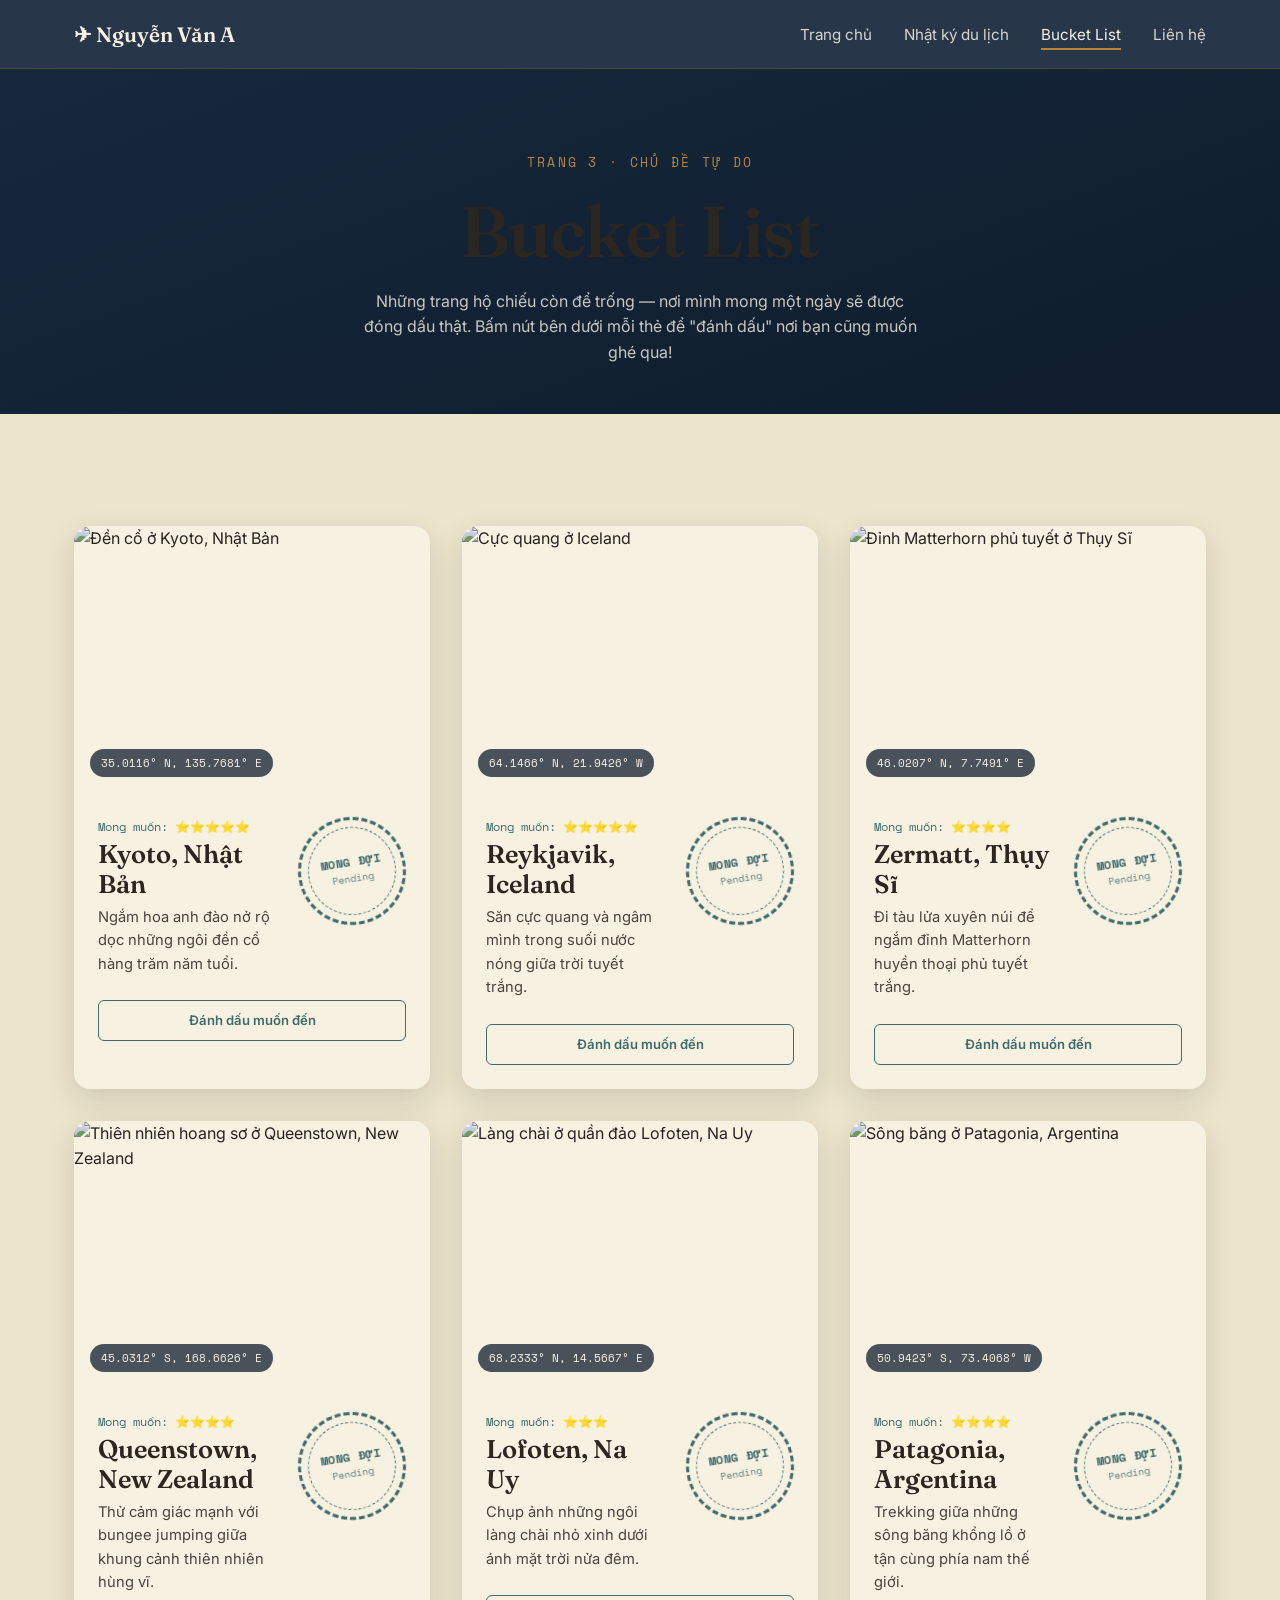
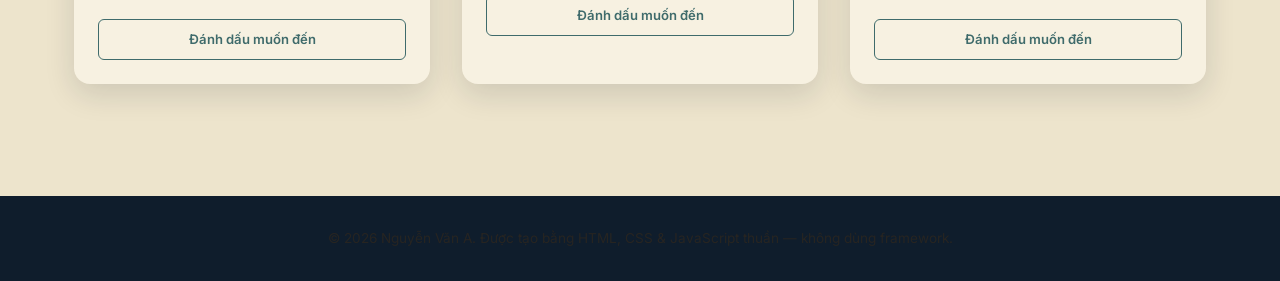
==== bucket-list.html @ 7300ffcb "Initial commit: cau truc project WebDev" ====
<!DOCTYPE html>
<html lang="vi">
<head>
  <meta charset="UTF-8" />
  <meta name="viewport" content="width=device-width, initial-scale=1.0" />
  <title>Bucket List — Nguyễn Văn A</title>
  <meta name="description" content="Những nơi Nguyễn Văn A mơ ước được đặt chân đến trong tương lai." />

  <link rel="preconnect" href="https://fonts.googleapis.com" />
  <link rel="preconnect" href="https://fonts.gstatic.com" crossorigin />
  <link href="https://fonts.googleapis.com/css2?family=Fraunces:ital,wght@0,400;0,500;0,600;0,700;1,500&family=Inter:wght@400;500;600;700&family=Space+Mono:wght@400;700&display=swap" rel="stylesheet" />

  <link rel="stylesheet" href="css/style.css" />
</head>
<body>

  <!-- ============ HEADER / ĐIỀU HƯỚNG (giống hệt 2 trang kia) ============ -->
  <header class="site-header">
    <nav class="nav container">
      <a href="index.html" class="nav__brand">✈ Nguyễn Văn A</a>

      <button class="nav__toggle" aria-label="Mở menu điều hướng" aria-expanded="false">
        <span></span><span></span><span></span>
      </button>

      <ul class="nav__links">
        <li><a href="index.html">Trang chủ</a></li>
        <li><a href="travel-diary.html">Nhật ký du lịch</a></li>
        <li><a href="bucket-list.html" class="active">Bucket List</a></li>
        <li><a href="index.html#contact">Liên hệ</a></li>
      </ul>
    </nav>
  </header>

  <main>
    <!-- ============ PAGE HERO ============ -->
    <section class="page-hero">
      <div class="container">
        <span class="eyebrow">Trang 3 · Chủ đề tự do</span>
        <h1>Bucket List</h1>
        <p>
          Những trang hộ chiếu còn để trống — nơi mình mong một ngày sẽ được
          đóng dấu thật. Bấm nút bên dưới mỗi thẻ để "đánh dấu" nơi bạn cũng
          muốn ghé qua!
        </p>
      </div>
    </section>

    <!-- ============ DANH SÁCH ĐIỂM ĐẾN MƠ ƯỚC ============ -->
    <section class="section">
      <div class="container">
        <div class="entry-grid">

          <!-- Điểm đến 1 -->
          <article class="entry-card card entry-card--pending reveal">
            <div class="entry-image">
              <img src="https://picsum.photos/seed/kyoto/600/450" alt="Đền cổ ở Kyoto, Nhật Bản" />
              <span class="entry-coords">35.0116° N, 135.7681° E</span>
            </div>
            <div class="entry-body">
              <div class="entry-text">
                <span class="entry-date">Mong muốn: ⭐⭐⭐⭐⭐</span>
                <h3>Kyoto, Nhật Bản</h3>
                <p>Ngắm hoa anh đào nở rộ dọc những ngôi đền cổ hàng trăm năm tuổi.</p>
              </div>
              <div class="stamp stamp--pending">
                <strong>Mong đợi</strong>
                <span>Pending</span>
              </div>
            </div>
            <div class="entry-action">
              <button class="btn btn--small" data-check-btn type="button">Đánh dấu muốn đến</button>
            </div>
          </article>

          <!-- Điểm đến 2 -->
          <article class="entry-card card entry-card--pending reveal">
            <div class="entry-image">
              <img src="https://picsum.photos/seed/iceland/600/450" alt="Cực quang ở Iceland" />
              <span class="entry-coords">64.1466° N, 21.9426° W</span>
            </div>
            <div class="entry-body">
              <div class="entry-text">
                <span class="entry-date">Mong muốn: ⭐⭐⭐⭐⭐</span>
                <h3>Reykjavik, Iceland</h3>
                <p>Săn cực quang và ngâm mình trong suối nước nóng giữa trời tuyết trắng.</p>
              </div>
              <div class="stamp stamp--pending">
                <strong>Mong đợi</strong>
                <span>Pending</span>
              </div>
            </div>
            <div class="entry-action">
              <button class="btn btn--small" data-check-btn type="button">Đánh dấu muốn đến</button>
            </div>
          </article>

          <!-- Điểm đến 3 -->
          <article class="entry-card card entry-card--pending reveal">
            <div class="entry-image">
              <img src="https://picsum.photos/seed/zermatt/600/450" alt="Đỉnh Matterhorn phủ tuyết ở Thụy Sĩ" />
              <span class="entry-coords">46.0207° N, 7.7491° E</span>
            </div>
            <div class="entry-body">
              <div class="entry-text">
                <span class="entry-date">Mong muốn: ⭐⭐⭐⭐</span>
                <h3>Zermatt, Thụy Sĩ</h3>
                <p>Đi tàu lửa xuyên núi để ngắm đỉnh Matterhorn huyền thoại phủ tuyết trắng.</p>
              </div>
              <div class="stamp stamp--pending">
                <strong>Mong đợi</strong>
                <span>Pending</span>
              </div>
            </div>
            <div class="entry-action">
              <button class="btn btn--small" data-check-btn type="button">Đánh dấu muốn đến</button>
            </div>
          </article>

          <!-- Điểm đến 4 -->
          <article class="entry-card card entry-card--pending reveal">
            <div class="entry-image">
              <img src="https://picsum.photos/seed/queenstown/600/450" alt="Thiên nhiên hoang sơ ở Queenstown, New Zealand" />
              <span class="entry-coords">45.0312° S, 168.6626° E</span>
            </div>
            <div class="entry-body">
              <div class="entry-text">
                <span class="entry-date">Mong muốn: ⭐⭐⭐⭐</span>
                <h3>Queenstown, New Zealand</h3>
                <p>Thử cảm giác mạnh với bungee jumping giữa khung cảnh thiên nhiên hùng vĩ.</p>
              </div>
              <div class="stamp stamp--pending">
                <strong>Mong đợi</strong>
                <span>Pending</span>
              </div>
            </div>
            <div class="entry-action">
              <button class="btn btn--small" data-check-btn type="button">Đánh dấu muốn đến</button>
            </div>
          </article>

          <!-- Điểm đến 5 -->
          <article class="entry-card card entry-card--pending reveal">
            <div class="entry-image">
              <img src="https://picsum.photos/seed/lofoten/600/450" alt="Làng chài ở quần đảo Lofoten, Na Uy" />
              <span class="entry-coords">68.2333° N, 14.5667° E</span>
            </div>
            <div class="entry-body">
              <div class="entry-text">
                <span class="entry-date">Mong muốn: ⭐⭐⭐</span>
                <h3>Lofoten, Na Uy</h3>
                <p>Chụp ảnh những ngôi làng chài nhỏ xinh dưới ánh mặt trời nửa đêm.</p>
              </div>
              <div class="stamp stamp--pending">
                <strong>Mong đợi</strong>
                <span>Pending</span>
              </div>
            </div>
            <div class="entry-action">
              <button class="btn btn--small" data-check-btn type="button">Đánh dấu muốn đến</button>
            </div>
          </article>

          <!-- Điểm đến 6 -->
          <article class="entry-card card entry-card--pending reveal">
            <div class="entry-image">
              <img src="https://picsum.photos/seed/patagonia/600/450" alt="Sông băng ở Patagonia, Argentina" />
              <span class="entry-coords">50.9423° S, 73.4068° W</span>
            </div>
            <div class="entry-body">
              <div class="entry-text">
                <span class="entry-date">Mong muốn: ⭐⭐⭐⭐</span>
                <h3>Patagonia, Argentina</h3>
                <p>Trekking giữa những sông băng khổng lồ ở tận cùng phía nam thế giới.</p>
              </div>
              <div class="stamp stamp--pending">
                <strong>Mong đợi</strong>
                <span>Pending</span>
              </div>
            </div>
            <div class="entry-action">
              <button class="btn btn--small" data-check-btn type="button">Đánh dấu muốn đến</button>
            </div>
          </article>

        </div>
      </div>
    </section>
  </main>

  <!-- ============ FOOTER ============ -->
  <footer class="site-footer">
    <div class="container">
      <p>© 2026 Nguyễn Văn A. Được tạo bằng HTML, CSS &amp; JavaScript thuần — không dùng framework.</p>
    </div>
  </footer>

  <script src="js/script.js"></script>
</body>
</html>
---- css/style.css ----
/* =====================================================================
   PORTFOLIO WEBSITE — STYLESHEET DÙNG CHUNG
   Chủ đề: "Passport" — Portfolio cá nhân lấy cảm hứng từ hộ chiếu
   và nhật ký du lịch. File này được cả 3 trang (index, travel-diary,
   bucket-list) cùng sử dụng để đảm bảo tính NHẤT QUÁN về thiết kế.
   ===================================================================== */

/* ---------------------------------------------------------------------
   1. CSS VARIABLES (Design Tokens)
   Khai báo biến màu/font/khoảng cách ở một chỗ duy nhất.
   Muốn đổi cả bộ nhận diện thương hiệu -> chỉ cần sửa ở đây.
--------------------------------------------------------------------- */
:root {
  /* Bảng màu: lấy cảm hứng từ bản đồ hàng hải cổ & con dấu hộ chiếu */
  --navy: #16283d;          /* nền tối chính: header, hero, footer */
  --navy-deep: #0f1d2c;     /* navy đậm hơn, dùng cho gradient/độ sâu */
  --parchment: #ede4cc;     /* nền sáng chính: như giấy bản đồ cũ */
  --parchment-light: #f7f1e1; /* nền card sáng hơn 1 chút */
  --brass: #b8863b;         /* vàng đồng la bàn: accent chính */
  --brass-light: #d1a75c;
  --teal: #3f6b6b;          /* xanh cảng biển: accent phụ, mát */
  --stamp-red: #a8402f;     /* đỏ dấu mộc hộ chiếu — dùng tiết chế */
  --ink: #2b2620;           /* màu chữ chính trên nền sáng */
  --ivory: #f6f1e4;         /* màu chữ trên nền tối */

  /* Font chữ — 3 vai trò rõ ràng */
  --font-display: "Fraunces", serif;   /* tiêu đề lớn, có cá tính */
  --font-body: "Inter", sans-serif;    /* đoạn văn, dễ đọc */
  --font-mono: "Space Mono", monospace; /* toạ độ, ngày tháng, số hiệu */

  /* Khoảng cách (spacing scale) — dùng nhất quán thay vì số tuỳ tiện */
  --space-1: 0.5rem;
  --space-2: 1rem;
  --space-3: 1.5rem;
  --space-4: 2rem;
  --space-5: 3rem;
  --space-6: 5rem;
  --space-7: 7rem;

  --radius-sm: 6px;
  --radius-md: 16px;
  --shadow-soft: 0 10px 30px rgba(15, 29, 44, 0.14);
  --shadow-hover: 0 20px 45px rgba(15, 29, 44, 0.22);
  --transition: 0.3s cubic-bezier(0.4, 0, 0.2, 1);
  --max-width: 1180px;
}

/* ---------------------------------------------------------------------
   2. RESET — xoá margin/padding mặc định của trình duyệt
--------------------------------------------------------------------- */
*,
*::before,
*::after {
  box-sizing: border-box;
  margin: 0;
  padding: 0;
}

html {
  scroll-behavior: smooth; /* cuộn mượt khi bấm link nội bộ (#contact...) */
}

body {
  font-family: var(--font-body);
  color: var(--ink);
  background: var(--parchment);
  line-height: 1.6;
  overflow-x: hidden;
}

img {
  max-width: 100%;
  display: block;
  border-radius: var(--radius-md);
}

a {
  text-decoration: none;
  color: inherit;
}

ul {
  list-style: none;
}

button {
  font: inherit;
  border: none;
  cursor: pointer;
  background: none;
}

/* ---------------------------------------------------------------------
   3. TYPOGRAPHY — dùng clamp() để chữ tự co giãn theo màn hình
   (không cần viết riêng @media chỉ để đổi font-size)
--------------------------------------------------------------------- */
h1, h2, h3, h4 {
  font-family: var(--font-display);
  color: var(--ink);
  line-height: 1.15;
  font-weight: 600;
}

h1 {
  font-size: clamp(2.4rem, 5vw + 1rem, 4.5rem);
}

h2 {
  font-size: clamp(1.8rem, 3vw + 1rem, 2.8rem);
}

h3 {
  font-size: clamp(1.2rem, 1.5vw + 0.8rem, 1.6rem);
}

p {
  color: var(--ink);
  opacity: 0.85;
}

.eyebrow {
  /* nhãn nhỏ phía trên tiêu đề, kiểu tem/nhãn hộ chiếu */
  display: inline-block;
  font-family: var(--font-mono);
  font-size: 0.8rem;
  letter-spacing: 0.18em;
  text-transform: uppercase;
  color: var(--brass);
  margin-bottom: var(--space-2);
}

/* ---------------------------------------------------------------------
   4. LAYOUT UTILITIES
--------------------------------------------------------------------- */
.container {
  max-width: var(--max-width);
  margin: 0 auto;
  padding: 0 1.5rem;
}

.section {
  padding: var(--space-7) 0;
}

.section--tight {
  padding: var(--space-5) 0;
}

.section-head {
  max-width: 640px;
  margin-bottom: var(--space-5);
}

.section-head p {
  margin-top: var(--space-2);
}

/* dùng cho nền tối xen kẽ nền sáng, tạo nhịp điệu cho trang */
.bg-navy {
  background: var(--navy);
  color: var(--ivory);
}
.bg-navy h1, .bg-navy h2, .bg-navy h3 { color: var(--ivory); }
.bg-navy p { color: var(--ivory); opacity: 0.75; }

/* ---------------------------------------------------------------------
   5. HEADER & NAVIGATION (dùng chung, có Mobile Menu)
--------------------------------------------------------------------- */
.site-header {
  position: sticky;
  top: 0;
  z-index: 100;
  background: rgba(22, 40, 61, 0.92);
  backdrop-filter: blur(10px);
  border-bottom: 1px solid rgba(184, 134, 59, 0.25);
  transition: box-shadow var(--transition);
}

.site-header.is-scrolled {
  box-shadow: var(--shadow-soft);
}

.nav {
  display: flex;
  align-items: center;
  justify-content: space-between;
  padding: 1.1rem 1.5rem;
}

.nav__brand {
  font-family: var(--font-display);
  font-size: 1.3rem;
  font-weight: 600;
  color: var(--ivory);
  display: flex;
  align-items: center;
  gap: 0.5rem;
}

.nav__links {
  display: flex;
  align-items: center;
  gap: var(--space-4);
}

.nav__links a {
  color: var(--ivory);
  font-size: 0.95rem;
  position: relative;
  padding: 0.3rem 0;
  opacity: 0.85;
  transition: opacity var(--transition);
}

/* hiệu ứng hover: gạch chân "vẽ" dần từ trái sang phải */
.nav__links a::after {
  content: "";
  position: absolute;
  left: 0;
  bottom: -2px;
  width: 0%;
  height: 2px;
  background: var(--brass);
  transition: width var(--transition);
}

.nav__links a:hover,
.nav__links a.active {
  opacity: 1;
}

.nav__links a:hover::after,
.nav__links a.active::after {
  width: 100%;
}

/* Nút hamburger — ẩn trên desktop, hiện trên mobile */
.nav__toggle {
  display: none;
  flex-direction: column;
  gap: 5px;
  width: 28px;
  z-index: 110;
}

.nav__toggle span {
  display: block;
  height: 2px;
  background: var(--ivory);
  border-radius: 2px;
  transition: var(--transition);
}

/* Khi menu mobile đang mở: biến hamburger thành dấu X */
.nav__toggle.is-active span:nth-child(1) {
  transform: translateY(7px) rotate(45deg);
}
.nav__toggle.is-active span:nth-child(2) {
  opacity: 0;
}
.nav__toggle.is-active span:nth-child(3) {
  transform: translateY(-7px) rotate(-45deg);
}

/* ---------------------------------------------------------------------
   6. HERO — mỗi trang có 1 kiểu hero riêng nhưng cùng "giọng" thiết kế
--------------------------------------------------------------------- */
.hero {
  background: linear-gradient(160deg, var(--navy) 0%, var(--navy-deep) 100%);
  color: var(--ivory);
  padding: var(--space-6) 0 var(--space-7);
  position: relative;
  overflow: hidden;
}

/* hoạ tiết đường kẻ mờ phía sau, gợi lưới toạ độ bản đồ */
.hero::before {
  content: "";
  position: absolute;
  inset: 0;
  background-image:
    linear-gradient(rgba(246, 241, 228, 0.05) 1px, transparent 1px),
    linear-gradient(90deg, rgba(246, 241, 228, 0.05) 1px, transparent 1px);
  background-size: 48px 48px;
  pointer-events: none;
}

.hero .container {
  position: relative;
  display: grid;
  grid-template-columns: 1.2fr 0.8fr;
  gap: var(--space-5);
  align-items: center;
}

.hero-photo-frame {
  aspect-ratio: 3 / 4;
  border: 6px solid var(--parchment);
  border-radius: var(--radius-md);
  overflow: hidden;
  box-shadow: var(--shadow-hover);
  transform: rotate(2deg);
  transition: transform var(--transition);
}

.hero-photo-frame:hover {
  transform: rotate(0deg) scale(1.02);
}

.hero-photo-frame img {
  border-radius: 0;
  width: 100%;
  height: 100%;
  object-fit: cover;
}

.passport-id {
  font-family: var(--font-mono);
  font-size: 0.85rem;
  letter-spacing: 0.08em;
  color: var(--brass-light);
  margin-bottom: var(--space-2);
}

.hero h1 {
  margin-bottom: var(--space-2);
}

.hero .role {
  font-family: var(--font-mono);
  color: var(--teal);
  background: rgba(63, 107, 107, 0.18);
  display: inline-block;
  padding: 0.35rem 0.9rem;
  border-radius: 999px;
  font-size: 0.85rem;
  margin-bottom: var(--space-3);
  border: 1px solid rgba(63, 107, 107, 0.4);
}

.hero p.lead {
  max-width: 46ch;
  font-size: 1.05rem;
  margin-bottom: var(--space-4);
  color: var(--ivory);
  opacity: 0.8;
}

.hero-actions {
  display: flex;
  gap: var(--space-3);
  flex-wrap: wrap;
}

/* Hero rút gọn cho Trang 2 / Trang 3 */
.page-hero {
  background: linear-gradient(160deg, var(--navy) 0%, var(--navy-deep) 100%);
  color: var(--ivory);
  padding: var(--space-6) 0 var(--space-5);
  text-align: center;
}

.page-hero p {
  max-width: 56ch;
  margin: var(--space-2) auto 0;
  color: var(--ivory);
  opacity: 0.8;
}

/* ---------------------------------------------------------------------
   7. BUTTONS
--------------------------------------------------------------------- */
.btn {
  display: inline-flex;
  align-items: center;
  gap: 0.5rem;
  padding: 0.85rem 1.6rem;
  border-radius: var(--radius-sm);
  font-weight: 600;
  font-size: 0.95rem;
  transition: var(--transition);
}

.btn--primary {
  background: var(--brass);
  color: var(--navy-deep);
}

.btn--primary:hover {
  background: var(--brass-light);
  transform: translateY(-2px);
  box-shadow: var(--shadow-soft);
}

.btn--outline {
  border: 1.5px solid var(--ivory);
  color: var(--ivory);
}

.btn--outline:hover {
  background: var(--ivory);
  color: var(--navy);
}

.btn--small {
  padding: 0.55rem 1rem;
  font-size: 0.82rem;
  border: 1.5px solid var(--teal);
  color: var(--teal);
  border-radius: var(--radius-sm);
  width: 100%;
  justify-content: center;
}

.btn--small:hover {
  background: var(--teal);
  color: var(--ivory);
}

/* ---------------------------------------------------------------------
   8. STAMP COMPONENT — YẾU TỐ NHẬN DIỆN XUYÊN SUỐT 3 TRANG
   Mô phỏng con dấu nhập cảnh trên hộ chiếu. Dùng cho: dự án (Trang 1),
   địa điểm đã đến (Trang 2 - viền liền), địa điểm muốn đến
   (Trang 3 - viền đứt nét, nghĩa là "chưa được đóng dấu").
--------------------------------------------------------------------- */
.stamp {
  --stamp-color: var(--stamp-red);
  width: 108px;
  height: 108px;
  border-radius: 50%;
  border: 3px solid var(--stamp-color);
  display: flex;
  flex-direction: column;
  align-items: center;
  justify-content: center;
  text-align: center;
  color: var(--stamp-color);
  font-family: var(--font-mono);
  transform: rotate(-9deg);
  position: relative;
  flex-shrink: 0;
  transition: transform var(--transition);
}

.stamp::before {
  content: "";
  position: absolute;
  inset: 7px;
  border: 1px solid var(--stamp-color);
  border-radius: 50%;
}

.stamp strong {
  font-size: 0.72rem;
  letter-spacing: 0.05em;
  text-transform: uppercase;
  line-height: 1.2;
}

.stamp span {
  font-size: 0.62rem;
  opacity: 0.85;
  margin-top: 2px;
}

/* Trạng thái "chưa đến" — dùng ở Trang 3 (Bucket List) */
.stamp--pending {
  --stamp-color: var(--teal);
  border-style: dashed;
  opacity: 0.75;
}
.stamp--pending::before {
  border-style: dashed;
}

/* ---------------------------------------------------------------------
   8b. ABOUT SECTION — layout 2 cột + "bảng dữ liệu hộ chiếu"
--------------------------------------------------------------------- */
.about-grid {
  display: grid;
  grid-template-columns: 1.1fr 0.9fr;
  gap: var(--space-5);
  align-items: start;
}

.about-grid p + p {
  margin-top: var(--space-2);
}

.passport-data {
  padding: var(--space-4);
}

.passport-data h3 {
  margin-bottom: var(--space-3);
}

.passport-data .data-row {
  display: flex;
  justify-content: space-between;
  gap: var(--space-2);
  padding: 0.7rem 0;
  border-bottom: 1px dashed rgba(43, 38, 32, 0.2);
  font-size: 0.92rem;
}

.passport-data .data-row:last-child {
  border-bottom: none;
}

.passport-data dt {
  font-family: var(--font-mono);
  font-size: 0.78rem;
  text-transform: uppercase;
  letter-spacing: 0.05em;
  color: var(--teal);
}

.passport-data dd {
  font-weight: 600;
  text-align: right;
}

@media (max-width: 900px) {
  .about-grid {
    grid-template-columns: 1fr;
  }
}

/* ---------------------------------------------------------------------
   9. CARDS DÙNG CHUNG
--------------------------------------------------------------------- */
.card {
  background: var(--parchment-light);
  border-radius: var(--radius-md);
  box-shadow: var(--shadow-soft);
  transition: var(--transition);
}

.card:hover {
  transform: translateY(-6px);
  box-shadow: var(--shadow-hover);
}

/* --- Skills (Trang 1) --- */
.skills-grid {
  display: flex;
  flex-wrap: wrap;
  gap: var(--space-2);
}

.skill-tag {
  font-family: var(--font-mono);
  font-size: 0.85rem;
  padding: 0.6rem 1.1rem;
  border: 1.5px solid var(--brass);
  border-radius: 999px;
  color: var(--ink);
  background: var(--parchment-light);
  transition: var(--transition);
}

.skill-tag:hover {
  background: var(--brass);
  color: var(--ivory);
  transform: translateY(-3px);
}

/* --- Projects (Trang 1) --- */
.projects-grid {
  display: grid;
  grid-template-columns: repeat(auto-fit, minmax(300px, 1fr));
  gap: var(--space-4);
}

.project-card {
  padding: var(--space-3);
  display: flex;
  flex-direction: column;
  gap: var(--space-2);
}

.project-card .project-image {
  border-radius: var(--radius-sm);
  overflow: hidden;
  aspect-ratio: 16/10;
}

.project-card .project-image img {
  width: 100%;
  height: 100%;
  object-fit: cover;
  border-radius: 0;
  transition: transform 0.5s ease;
}

.project-card:hover .project-image img {
  transform: scale(1.06);
}

.project-card .tags {
  display: flex;
  gap: 0.4rem;
  flex-wrap: wrap;
}

.project-card .tags span {
  font-size: 0.72rem;
  font-family: var(--font-mono);
  color: var(--teal);
  background: rgba(63, 107, 107, 0.12);
  padding: 0.2rem 0.6rem;
  border-radius: 999px;
}

/* --- Diary / Bucket cards (Trang 2 & 3) --- */
.entry-grid {
  display: grid;
  grid-template-columns: repeat(auto-fit, minmax(280px, 1fr));
  gap: var(--space-4);
}

.entry-card {
  overflow: hidden;
  display: flex;
  flex-direction: column;
}

.entry-card .entry-image {
  aspect-ratio: 4/3;
  overflow: hidden;
  position: relative;
}

.entry-card .entry-image img {
  width: 100%;
  height: 100%;
  object-fit: cover;
  border-radius: 0;
  transition: transform 0.5s ease;
}

.entry-card:hover .entry-image img {
  transform: scale(1.08);
}

/* thẻ toạ độ nổi trên ảnh */
.entry-coords {
  position: absolute;
  bottom: var(--space-2);
  left: var(--space-2);
  background: rgba(15, 29, 44, 0.75);
  color: var(--ivory);
  font-family: var(--font-mono);
  font-size: 0.7rem;
  padding: 0.3rem 0.7rem;
  border-radius: 999px;
  backdrop-filter: blur(4px);
}

.entry-body {
  padding: var(--space-3);
  display: flex;
  gap: var(--space-3);
  align-items: flex-start;
}

.entry-body .entry-text {
  flex: 1;
}

.entry-body .entry-date {
  font-family: var(--font-mono);
  font-size: 0.75rem;
  color: var(--teal);
  display: block;
  margin-bottom: 0.3rem;
}

.entry-body h3 {
  margin-bottom: 0.4rem;
}

.entry-body p {
  font-size: 0.92rem;
}

/* Ảnh của địa điểm CHƯA đến (Trang 3) — làm nhạt màu nhẹ để tạo cảm giác
   "còn là mơ ước", khác với ảnh đầy màu ở Trang 2 (đã thực sự đến) */
.entry-card--pending .entry-image img {
  filter: saturate(0.55) brightness(0.95);
  transition: filter 0.5s ease, transform 0.5s ease;
}

.entry-card--pending:hover .entry-image img {
  filter: saturate(0.8) brightness(1);
}

.entry-action {
  padding: 0 var(--space-3) var(--space-3);
}

/* khi bucket-list item được "đóng dấu" qua JS (tương tác) */
.entry-card.is-checked .stamp--pending {
  --stamp-color: var(--stamp-red);
  border-style: solid;
  opacity: 1;
}
.entry-card.is-checked .stamp--pending::before {
  border-style: solid;
}

/* ---------------------------------------------------------------------
   10. CONTACT / FOOTER
--------------------------------------------------------------------- */
.contact-grid {
  display: grid;
  grid-template-columns: repeat(auto-fit, minmax(220px, 1fr));
  gap: var(--space-3);
}

.contact-card {
  padding: var(--space-3);
  text-align: center;
}

.contact-card .icon {
  font-size: 1.6rem;
  margin-bottom: var(--space-1);
}

.site-footer {
  background: var(--navy-deep);
  color: var(--ivory);
  padding: var(--space-4) 0;
  text-align: center;
  font-size: 0.85rem;
}

.site-footer a {
  color: var(--brass-light);
}

/* ---------------------------------------------------------------------
   11. SCROLL-REVEAL ANIMATION (điều khiển bằng JS IntersectionObserver)
--------------------------------------------------------------------- */
.reveal {
  opacity: 0;
  transform: translateY(28px);
  transition: opacity 0.7s ease, transform 0.7s ease;
}

.reveal.is-visible {
  opacity: 1;
  transform: translateY(0);
}

/* stagger nhẹ cho các item trong grid */
.reveal:nth-child(2) { transition-delay: 0.08s; }
.reveal:nth-child(3) { transition-delay: 0.16s; }
.reveal:nth-child(4) { transition-delay: 0.24s; }
.reveal:nth-child(5) { transition-delay: 0.32s; }
.reveal:nth-child(6) { transition-delay: 0.4s; }

@keyframes floatIn {
  from { opacity: 0; transform: translateY(16px) rotate(-9deg) scale(0.9); }
  to { opacity: 1; transform: translateY(0) rotate(-9deg) scale(1); }
}

.hero .stamp,
.project-card .stamp,
.entry-body .stamp {
  animation: floatIn 0.6s ease both;
}

/* ---------------------------------------------------------------------
   12. RESPONSIVE — Tablet & Mobile
--------------------------------------------------------------------- */
@media (max-width: 900px) {
  .hero .container {
    grid-template-columns: 1fr;
  }
  .hero-photo-frame {
    max-width: 320px;
    margin: 0 auto;
    order: -1;
  }
}

@media (max-width: 768px) {
  .nav__toggle {
    display: flex;
  }

  .nav__links {
    position: fixed;
    inset: 0 0 0 30%;
    flex-direction: column;
    justify-content: center;
    align-items: flex-start;
    gap: var(--space-4);
    padding: var(--space-4);
    background: var(--navy-deep);
    transform: translateX(100%);
    transition: transform var(--transition);
  }

  .nav__links.is-open {
    transform: translateX(0);
  }

  .section {
    padding: var(--space-6) 0;
  }

  .entry-body {
    flex-direction: column;
  }
}

@media (max-width: 480px) {
  .container {
    padding: 0 1.1rem;
  }
  .hero {
    padding: var(--space-5) 0 var(--space-6);
  }
  .stamp {
    width: 88px;
    height: 88px;
  }
  .stamp strong { font-size: 0.62rem; }
}

/* ---------------------------------------------------------------------
   13. ACCESSIBILITY
--------------------------------------------------------------------- */
:focus-visible {
  outline: 3px solid var(--brass);
  outline-offset: 3px;
}

@media (prefers-reduced-motion: reduce) {
  * {
    animation-duration: 0.01ms !important;
    transition-duration: 0.01ms !important;
  }
}
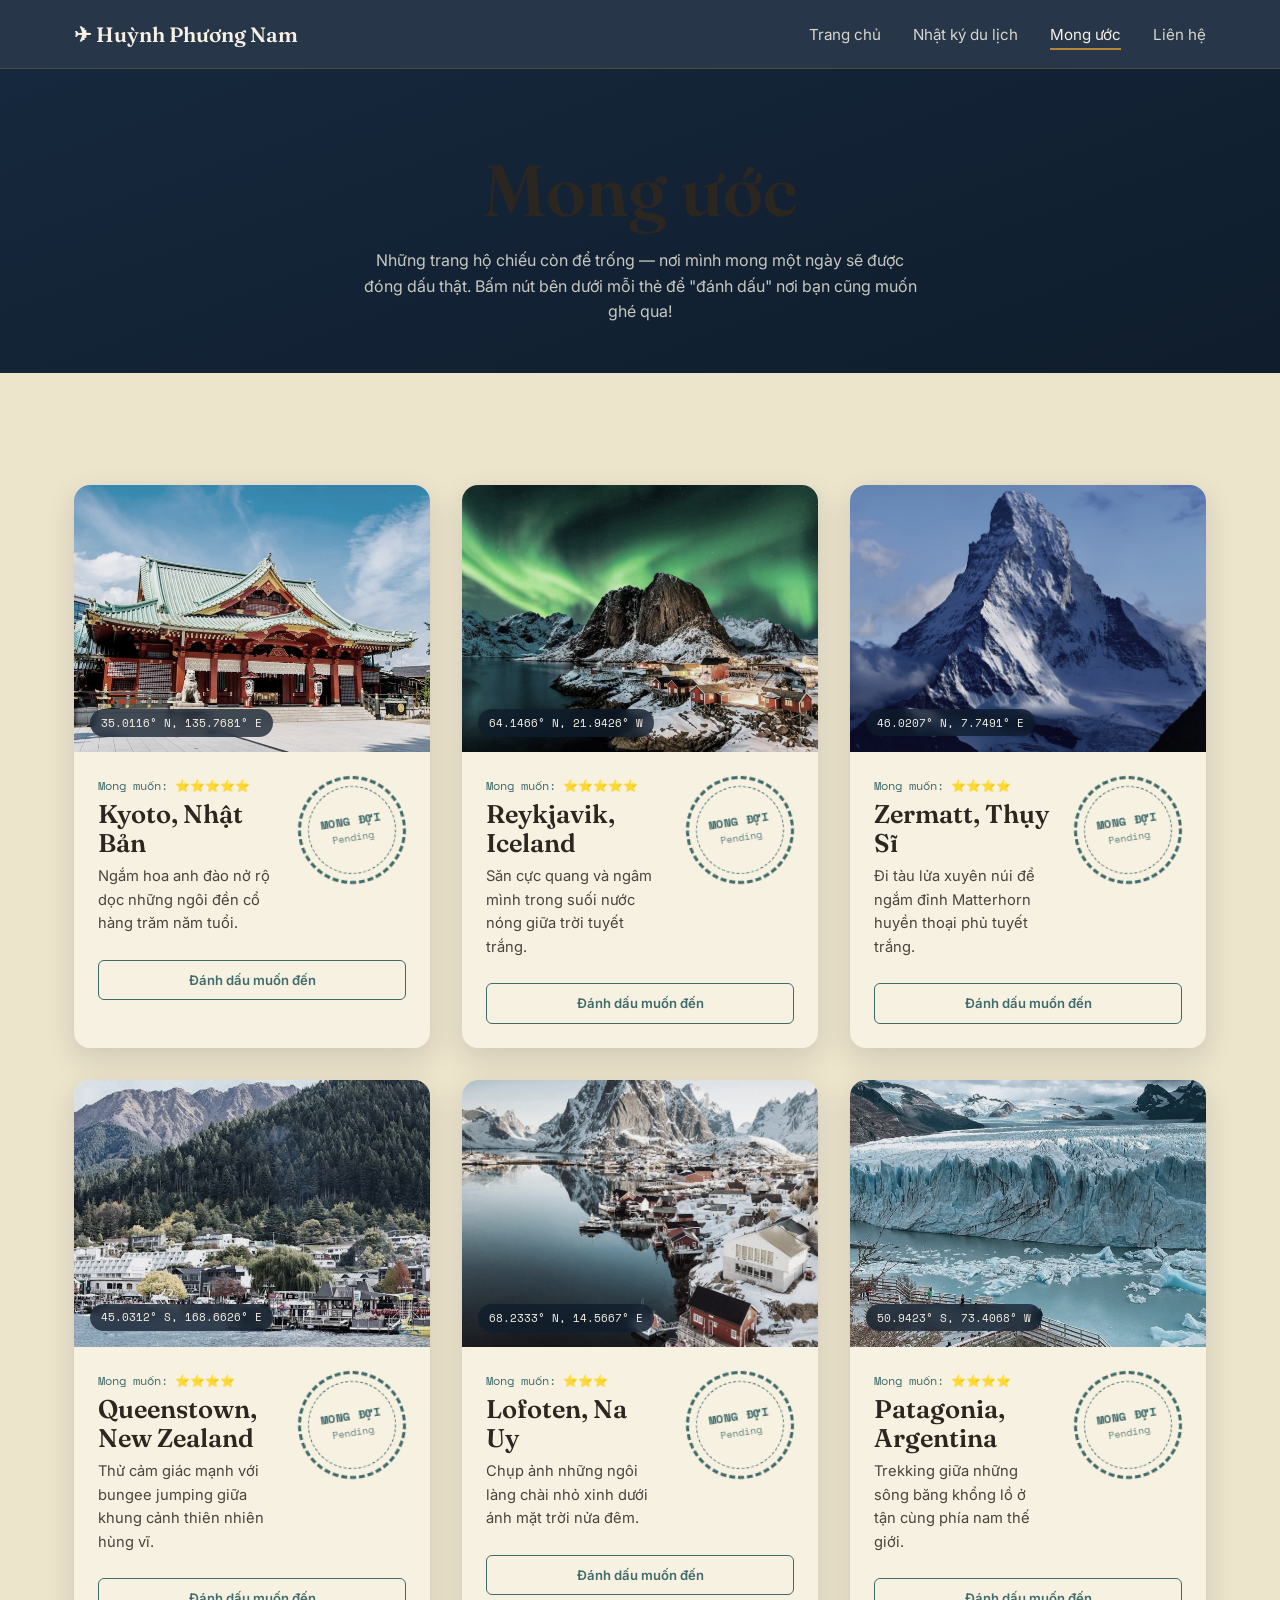
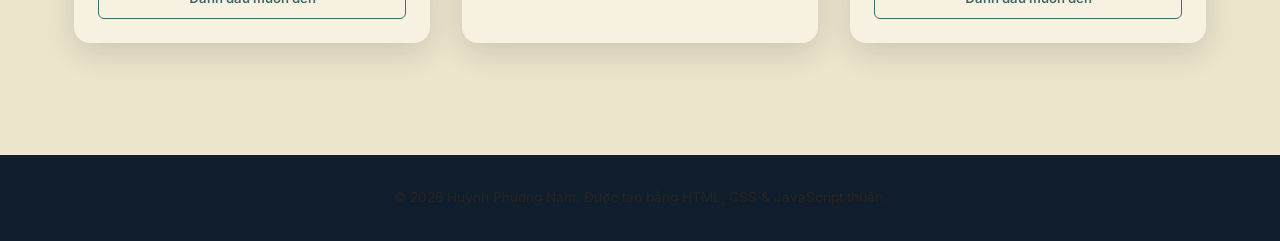
==== commit b3f57a65: "cap nhat trang mong uoc" ====
--- a/bucket-list.html
+++ b/bucket-list.html
@@ -3,7 +3,7 @@
 <head>
   <meta charset="UTF-8" />
   <meta name="viewport" content="width=device-width, initial-scale=1.0" />
-  <title>Bucket List — Nguyễn Văn A</title>
+  <title>Mong ước — Huỳnh Phương Nam</title>
   <meta name="description" content="Những nơi Nguyễn Văn A mơ ước được đặt chân đến trong tương lai." />
 
   <link rel="preconnect" href="https://fonts.googleapis.com" />
@@ -17,7 +17,7 @@
   <!-- ============ HEADER / ĐIỀU HƯỚNG (giống hệt 2 trang kia) ============ -->
   <header class="site-header">
     <nav class="nav container">
-      <a href="index.html" class="nav__brand">✈ Nguyễn Văn A</a>
+      <a href="index.html" class="nav__brand">✈ Huỳnh Phương Nam</a>
 
       <button class="nav__toggle" aria-label="Mở menu điều hướng" aria-expanded="false">
         <span></span><span></span><span></span>
@@ -26,7 +26,7 @@
       <ul class="nav__links">
         <li><a href="index.html">Trang chủ</a></li>
         <li><a href="travel-diary.html">Nhật ký du lịch</a></li>
-        <li><a href="bucket-list.html" class="active">Bucket List</a></li>
+        <li><a href="bucket-list.html" class="active">Mong ước</a></li>
         <li><a href="index.html#contact">Liên hệ</a></li>
       </ul>
     </nav>
@@ -36,8 +36,7 @@
     <!-- ============ PAGE HERO ============ -->
     <section class="page-hero">
       <div class="container">
-        <span class="eyebrow">Trang 3 · Chủ đề tự do</span>
-        <h1>Bucket List</h1>
+        <h1>Mong ước</h1>
         <p>
           Những trang hộ chiếu còn để trống — nơi mình mong một ngày sẽ được
           đóng dấu thật. Bấm nút bên dưới mỗi thẻ để "đánh dấu" nơi bạn cũng
@@ -54,7 +53,7 @@
           <!-- Điểm đến 1 -->
           <article class="entry-card card entry-card--pending reveal">
             <div class="entry-image">
-              <img src="https://picsum.photos/seed/kyoto/600/450" alt="Đền cổ ở Kyoto, Nhật Bản" />
+              <img src="photo/tokyo.jpg" alt="Đền cổ ở Kyoto, Nhật Bản" />
               <span class="entry-coords">35.0116° N, 135.7681° E</span>
             </div>
             <div class="entry-body">
@@ -76,7 +75,7 @@
           <!-- Điểm đến 2 -->
           <article class="entry-card card entry-card--pending reveal">
             <div class="entry-image">
-              <img src="https://picsum.photos/seed/iceland/600/450" alt="Cực quang ở Iceland" />
+              <img src="photo/iceland.webp" alt="Cực quang ở Iceland" />
               <span class="entry-coords">64.1466° N, 21.9426° W</span>
             </div>
             <div class="entry-body">
@@ -98,7 +97,7 @@
           <!-- Điểm đến 3 -->
           <article class="entry-card card entry-card--pending reveal">
             <div class="entry-image">
-              <img src="https://picsum.photos/seed/zermatt/600/450" alt="Đỉnh Matterhorn phủ tuyết ở Thụy Sĩ" />
+              <img src="photo/thuysi.jpg" alt="Đỉnh Matterhorn phủ tuyết ở Thụy Sĩ" />
               <span class="entry-coords">46.0207° N, 7.7491° E</span>
             </div>
             <div class="entry-body">
@@ -120,7 +119,7 @@
           <!-- Điểm đến 4 -->
           <article class="entry-card card entry-card--pending reveal">
             <div class="entry-image">
-              <img src="https://picsum.photos/seed/queenstown/600/450" alt="Thiên nhiên hoang sơ ở Queenstown, New Zealand" />
+              <img src="photo/new.jpg" alt="Thiên nhiên hoang sơ ở Queenstown, New Zealand" />
               <span class="entry-coords">45.0312° S, 168.6626° E</span>
             </div>
             <div class="entry-body">
@@ -142,7 +141,7 @@
           <!-- Điểm đến 5 -->
           <article class="entry-card card entry-card--pending reveal">
             <div class="entry-image">
-              <img src="https://picsum.photos/seed/lofoten/600/450" alt="Làng chài ở quần đảo Lofoten, Na Uy" />
+              <img src="photo/langchai.jpg" alt="Làng chài ở quần đảo Lofoten, Na Uy" />
               <span class="entry-coords">68.2333° N, 14.5667° E</span>
             </div>
             <div class="entry-body">
@@ -164,7 +163,7 @@
           <!-- Điểm đến 6 -->
           <article class="entry-card card entry-card--pending reveal">
             <div class="entry-image">
-              <img src="https://picsum.photos/seed/patagonia/600/450" alt="Sông băng ở Patagonia, Argentina" />
+              <img src="photo/bang.jpg" alt="Sông băng ở Patagonia, Argentina" />
               <span class="entry-coords">50.9423° S, 73.4068° W</span>
             </div>
             <div class="entry-body">
@@ -191,7 +190,7 @@
   <!-- ============ FOOTER ============ -->
   <footer class="site-footer">
     <div class="container">
-      <p>© 2026 Nguyễn Văn A. Được tạo bằng HTML, CSS &amp; JavaScript thuần — không dùng framework.</p>
+      <p>© 2026 Huỳnh Phương Nam. Được tạo bằng HTML, CSS &amp; JavaScript thuần.</p>
     </div>
   </footer>
 
